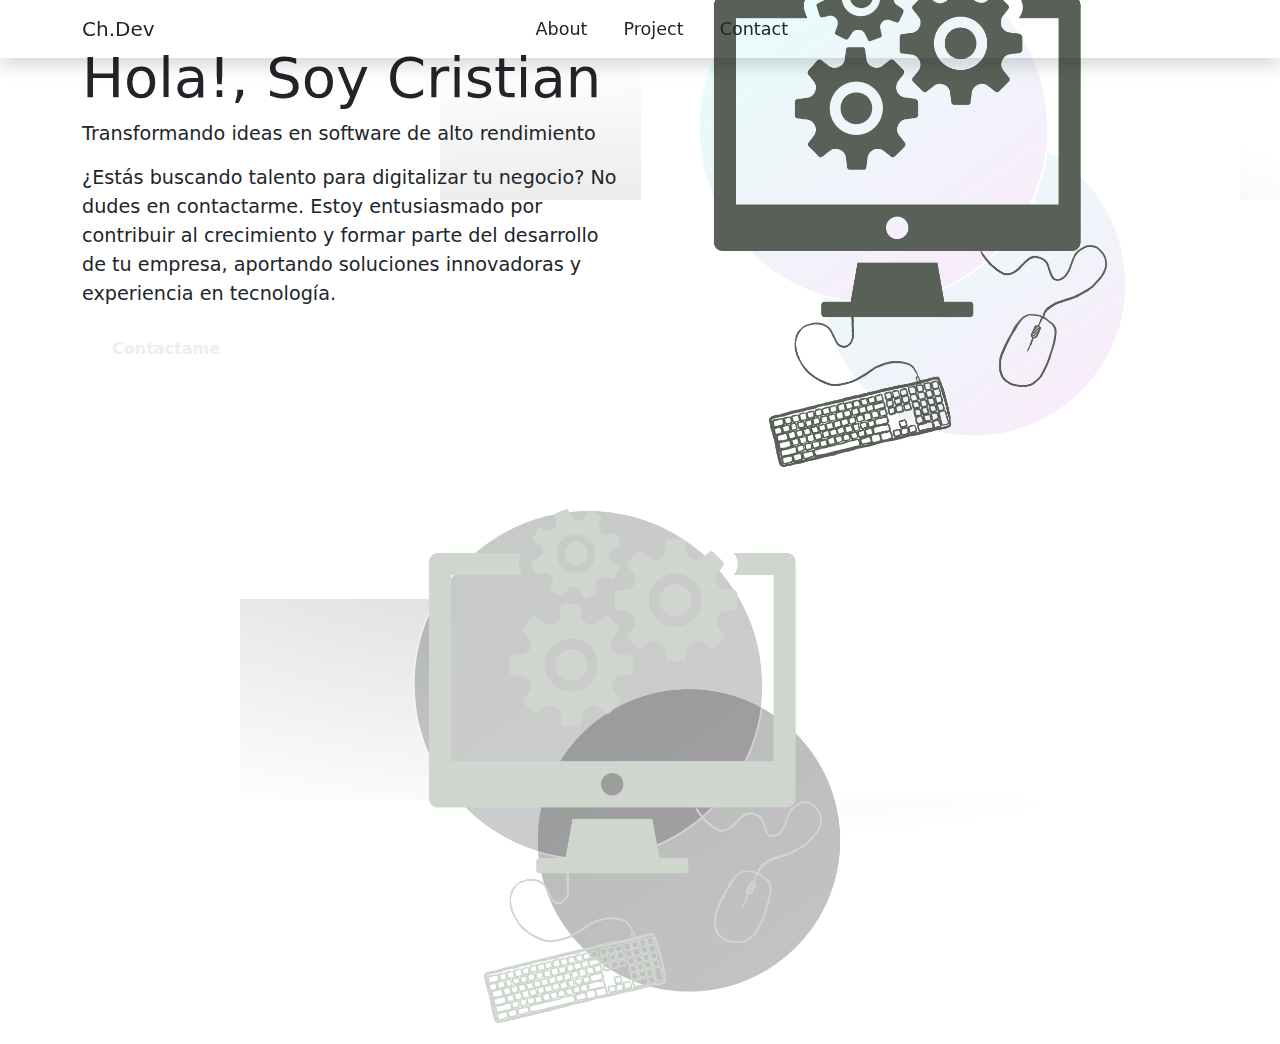
==== index.html @ 4ac64fcb "initial" ====
<!DOCTYPE html>
<html lang="en" data-theme="light">
    <head>
        <meta charset="UTF-8">
        <meta name="viewport" content="width=device-width, initial-scale=1.0">
        <!-- bootstrap style -->
        <link href="https://cdn.jsdelivr.net/npm/bootstrap@5.3.3/dist/css/bootstrap.min.css" rel="stylesheet" integrity="sha384-QWTKZyjpPEjISv5WaRU9OFeRpok6YctnYmDr5pNlyT2bRjXh0JMhjY6hW+ALEwIH" crossorigin="anonymous">
        <link rel="stylesheet" href="https://cdn.jsdelivr.net/npm/bootstrap-icons@1.11.3/font/bootstrap-icons.min.css">

        <!-- my style -->
        <link rel="stylesheet" href="/css/main.css">
        <title>ChDev</title>

        <script>

            const storageTheme = localStorage.getItem('theme');
            const systemColorSheme = window.matchMedia('(prefers-color-scheme: dark)').matches

            const newTheme = storageTheme ?? systemColorSheme;


            document.documentElement.setAttribute('data-theme', newTheme);

        </script>
    </head>
    <body>
        <!-- Nav tabs -->
    <header class="menu shadow">
        <nav class="navbar navbar-expand-lg my_menu" data-bs-theme="dark">
            <div class="container">
            <a class="navbar-brand" href="#">Ch.Dev</a>
            <div class="button_toggle">
                <i class="bi bi-list"></i>
            </div>
            <div class="collapse navbar-collapse justify-content-center" id="navbarNavAltMarkup">
                <ul class="nav" >
                    <li class="nav-item">
                    <a class="nav-link" href="#">About</a>
                    </li>
                    <li class="nav-item">
                    <a class="nav-link" href="#">Project</a>
                    </li>
                    <li class="nav-item">
                    <a class="nav-link" href="#">Contact</a>
                    </li>
                </ul>
                <div class="main_toggler_mode">
                    <input class="main_switch" type="checkbox" name="toggler_theme" id="toggler_theme">
                    <div class="main_option"></div>
                </div>
            </div>
            </div>
        </nav>
    </header>
    <main>
        <section class="section_class_header">
            <svg id="bg_header" aria-hidden="true"><defs><pattern id="1f932ae7-37de-4c0a-a8b0-a6e3b4d44b84" width="200" height="200" x="50%" y="-1" patternUnits="userSpaceOnUse"><path d="M.5 200V.5H200" fill="none"></path></pattern></defs><svg x="50%" y="-1" id="cubic_bg_header" class="overflow-visible fill-accent-300 dark:fill-primary-800 transform duration-300 ease-in"><path d="M-200 0h201v201h-201Z M600 0h201v201h-201Z M-400 600h201v201h-201Z M200 800h201v201h-201Z" stroke-width="0"></path></svg><rect width="100%" height="100%" stroke-width="0" fill="url(#1f932ae7-37de-4c0a-a8b0-a6e3b4d44b84)"></rect></svg>
            <div class="container">
                <div class="row justify-content-center">
                    <div class="col-12 col-md-6 d-flex justify-content-center flex-column">
                        <div class="row align-items-center justify-content-center">
                            <h1 class="title_header"><span class="color_text">Hola!, Soy</span> Cristian</h1>
                            <p class="text_p">Transformando ideas en software de alto rendimiento</p>
                            <p class="text_p">¿Estás buscando talento para digitalizar tu negocio? No 
                                dudes en contactarme. Estoy entusiasmado por contribuir 
                                al crecimiento y formar parte del desarrollo de tu empresa, 
                                aportando soluciones innovadoras y experiencia en tecnología.</p>
                        </div>
                        <div class=""><a href="#" class="btn btn_main">Contactame</a></div>
                    </div>
                    <div class="col-10 col-sm-8 col-md-6 h_img_light">
                        <div class="div_img">
                            <img src="/img/home.png" alt="">
                        </div>
                    </div>
                    <div class="col-10 col-sm-8 col-md-6 h_img_dark">
                        <div class="div_img">
                            <img src="/img/home-dark.png" alt="">
                        </div>
                    </div>
                </div>
            </div>
        </section>

        <!-- about section  -->
        <section>
            <div></div>
        </section>
    </main>
    <script src="https://cdn.jsdelivr.net/npm/bootstrap@5.3.3/dist/js/bootstrap.bundle.min.js" integrity="sha384-YvpcrYf0tY3lHB60NNkmXc5s9fDVZLESaAA55NDzOxhy9GkcIdslK1eN7N6jIeHz" crossorigin="anonymous"></script>
    <script src="/js/main.js"></script>
    </body>
</html>
---- css/main.css ----
/* // <uniquifier>: Use a unique and descriptive class name
// <weight>: Use a value from 100 to 1000 */

.dm-sans-<uniquifier> {
  font-family: "DM Sans", sans-serif;
  font-optical-sizing: auto;
  font-weight: <weight>;
  font-style: normal;
}

:root[data-theme="light"]{
    --color-1: rgb(243, 244, 245);
    --color-2: rgb(39 197 96);
    --color-3: rgb(198, 232, 211);

    --text-color-main: rgb(0, 0, 0);
    --text-color-second: rgb(45, 45, 45);

    --color-navbar-collapse:  rgb(212, 214, 213);

    --color-switch: rgb(193, 196, 199);
    --border-main-toggler: 1px solid var(--color-2);
    --color-active: rgb(39 197 96);
    --border-option: 2px solid #f3f4f5;

    --line-header:rgb(74 123 13);
    --cubic-header:rgba(39, 197, 97, 0.63);
    --h_img_light: block;
    --h_img_dark: none;
}

:root[data-theme="dark"]{
    --color-1: rgba(31, 41, 55, 1);
    --color-2: rgb(39 197 96);
    --color-3: rgb(49, 65, 88);


    --text-color-main: rgb(227, 227, 227);
    --text-color-second: rgb(186, 186, 186);

    
    --color-white:rgb(238, 238, 238);

    --color-navbar-collapse:  #181f2e;

    --color-switch: var(--color-2);
    --border-main-toggler: 1px solid var(--color-2);
    --color-active: var(--color-1);
    --border-option: 2px solid #f3f4f5;

    --transform-option: translateX(150%);

    --line-header:rgba(95, 252, 153, 0.712);
    --cubic-header:rgba(39, 197, 97, 0.63);

    --h_img_light: none;
    --h_img_dark: block;
}
body{
    background-color: var(--color-1);
}

/* style for menu */
.menu{
    background-color: var(--color-1);
    position: fixed;
    width: 100%;
    transition: .3s;
    top: 0;

    .button_toggle{
        color: var(--color-white);
        font-size: 35px;
        line-height: 30px;
        cursor: pointer;
        display: none;
    }
    .navbar-brand{
        color: var(--color-2);
        font-weight: 500;
    }
    .nav{
        margin-left: auto;
        .nav-item {
            .nav-link{
                font-size: 1.1rem;
                color: var(--color-white);
                border-radius: 10px;
                transition: all .3s;
                margin-left: 2px;
                margin-right: 2px;
                font-weight: 300;
            }
            .nav-link:hover{
                background-color: var(--color-3);
            }
         }
    }
}


/* style for switch Dark mode or light Mode */
.main_toggler_mode{
    width: 45px;
    height: 20px;
    background-color: var(--color-switch);
    margin: 0;
    margin-left: auto;
    padding: 2px 3px;
    border: var(--border-main-toggler);
    border-radius: 30px;
    display: grid;
    grid-template-columns: 1fr 1fr;
    position: relative;
}

.main_switch{
    position: absolute;
    width: 100%;
    height: 100%;
    z-index: 10;
    cursor: pointer;
    opacity: 0;
}

.main_option{
    width: 15px;
    height: 15px;
    background-color: var(--color-active);
    border: var(--border-option);
    border-radius: 50%;

    transition: transform .3s;
    transform: var(--transform-option, none);
}

/* section mains */
.section_class_header{
    height: 95vh;
    display: flex;
    justify-content: center;
    align-items: center;
    margin-top: 60px;
}
#bg_header{
    position: absolute;
    top: 0;
    left: 0;
    width: 100%;
    height: 100vh;
    stroke: var(--line-header);
    opacity: .2;
    z-index: -1;
    -webkit-mask-image: radial-gradient(60rem 25rem at center, #fff, transparent);
    mask-image: radial-gradient(60rem 25rem at center, #fff, transparent);
}
#cubic_bg_header{
    fill: var(--cubic-header);
}
.div_img{
    width: 100%;
}
.h_img_light{
    display: var(--h_img_light);
}
.h_img_dark{
    display: var(--h_img_dark);
}

.color_text{
    color: var(--text-color-main);
}

.title_header{
    font-size: 3.5rem;
    font-weight: 500;
    color: var(--color-2);
    /* text-align: center; */
}
.text_p{
    color: var(--text-color-second);
    font-size: 1.2rem;
    /* text-align: center; */
}

.btn_main{
    background-color: var(--color-2);
    color: rgb(238, 238, 238);
    border: none;
    /* border-radius: 30px; */
    padding: 13px 30px;
    font-weight: 700;
    transition: .3s;
}
.btn_main:hover{
    position: relative;
    transform: scale(1.1);
    background-color: var(--color-2);
    color: var(--color-white);
    opacity: .7;
}

.div_img{
    width: 100%;
    img{
        border-radius: 25px;
        width: 100%;
    };
}

.section_class{

}



 /* ----------------------------------------------------------------------- */
 /*          RESPONSIVE MOBILE                                              */
 /* ----------------------------------------------------------------------- */
@media (max-width: 992px) {
    .button_toggle{
        display: block !important;
    }

    .navbar-collapse {
        position: absolute;
        top: 57px;
        right: -100%;
        width: 300px;
        height: 106vh;
        background-color: var(--color-navbar-collapse);
        transition: all .4s;
    }

    .collapse:not(.show) {
        display: block;
    }
}

@media (max-width: 768px) {
    .title_header{
        font-size: 3rem;
    }
    .text_p{
        font-size: 1.1rem;
    }
}

@media (max-width: 576px) {
    .title_header{
        font-size: 2.5rem;
    }
    .text_p{
        font-size: .9rem;
    }
}
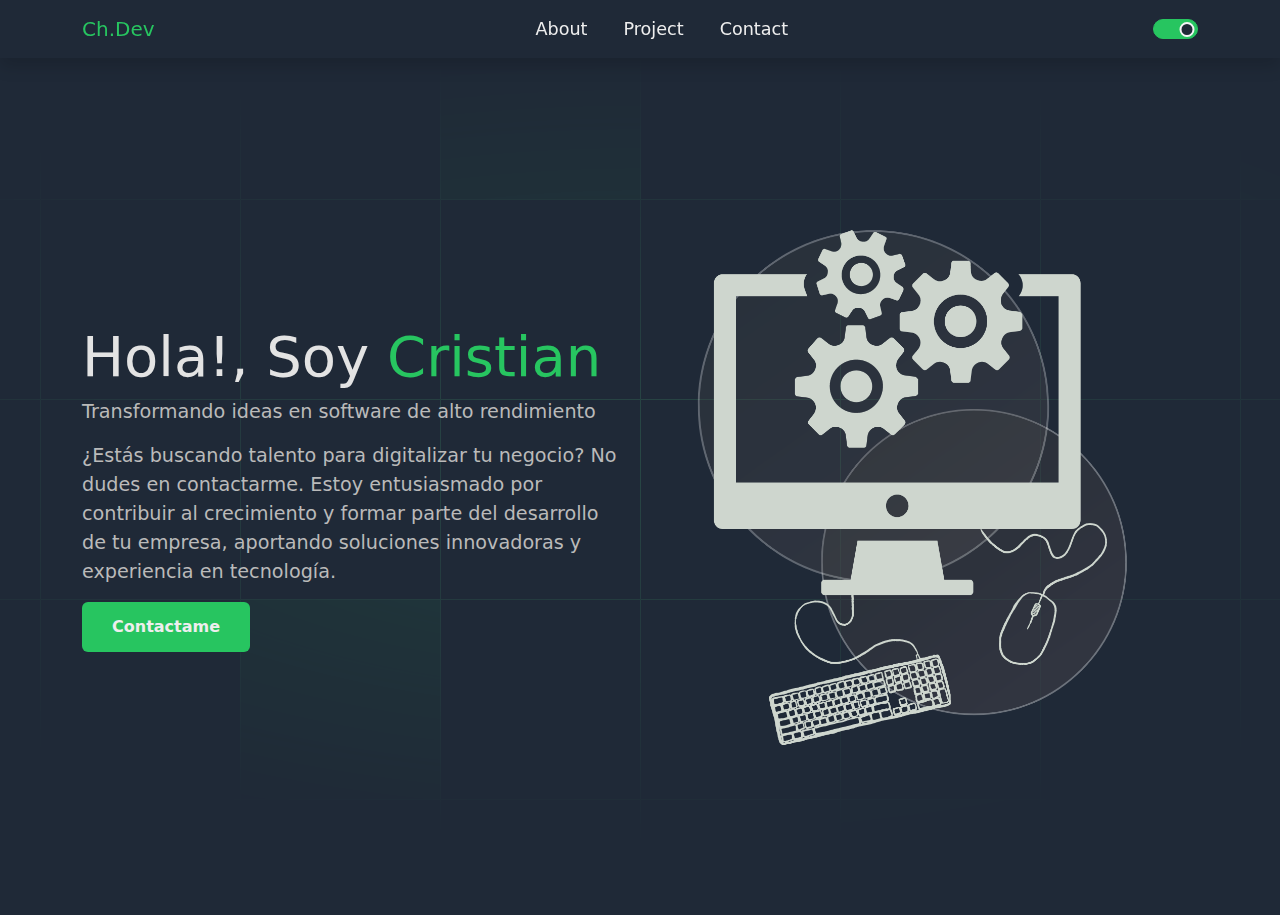
==== commit 63ef5f00: "[IMP] script theme head" ====
--- a/index.html
+++ b/index.html
@@ -8,15 +8,16 @@
         <link rel="stylesheet" href="https://cdn.jsdelivr.net/npm/bootstrap-icons@1.11.3/font/bootstrap-icons.min.css">
 
         <!-- my style -->
-        <link rel="stylesheet" href="/css/main.css">
+        <link rel="stylesheet" href="css/main.css">
         <title>ChDev</title>
 
         <script>
 
             const storageTheme = localStorage.getItem('theme');
             const systemColorSheme = window.matchMedia('(prefers-color-scheme: dark)').matches
+            const sysTemSheme =  systemColorSheme ? 'light' : 'dark';
 
-            const newTheme = storageTheme ?? systemColorSheme;
+            const newTheme = storageTheme ?? sysTemSheme;
 
 
             document.documentElement.setAttribute('data-theme', newTheme);
@@ -70,12 +71,12 @@
                     </div>
                     <div class="col-10 col-sm-8 col-md-6 h_img_light">
                         <div class="div_img">
-                            <img src="/img/home.png" alt="">
+                            <img src="img/home.png" alt="">
                         </div>
                     </div>
                     <div class="col-10 col-sm-8 col-md-6 h_img_dark">
                         <div class="div_img">
-                            <img src="/img/home-dark.png" alt="">
+                            <img src="img/home-dark.png" alt="">
                         </div>
                     </div>
                 </div>
@@ -88,6 +89,6 @@
         </section>
     </main>
     <script src="https://cdn.jsdelivr.net/npm/bootstrap@5.3.3/dist/js/bootstrap.bundle.min.js" integrity="sha384-YvpcrYf0tY3lHB60NNkmXc5s9fDVZLESaAA55NDzOxhy9GkcIdslK1eN7N6jIeHz" crossorigin="anonymous"></script>
-    <script src="/js/main.js"></script>
+    <script src="js/main.js"></script>
     </body>
 </html>--- a/css/main.css
+++ b/css/main.css
@@ -1,13 +1,3 @@
-/* // <uniquifier>: Use a unique and descriptive class name
-// <weight>: Use a value from 100 to 1000 */
-
-.dm-sans-<uniquifier> {
-  font-family: "DM Sans", sans-serif;
-  font-optical-sizing: auto;
-  font-weight: <weight>;
-  font-style: normal;
-}
-
 :root[data-theme="light"]{
     --color-1: rgb(243, 244, 245);
     --color-2: rgb(39 197 96);
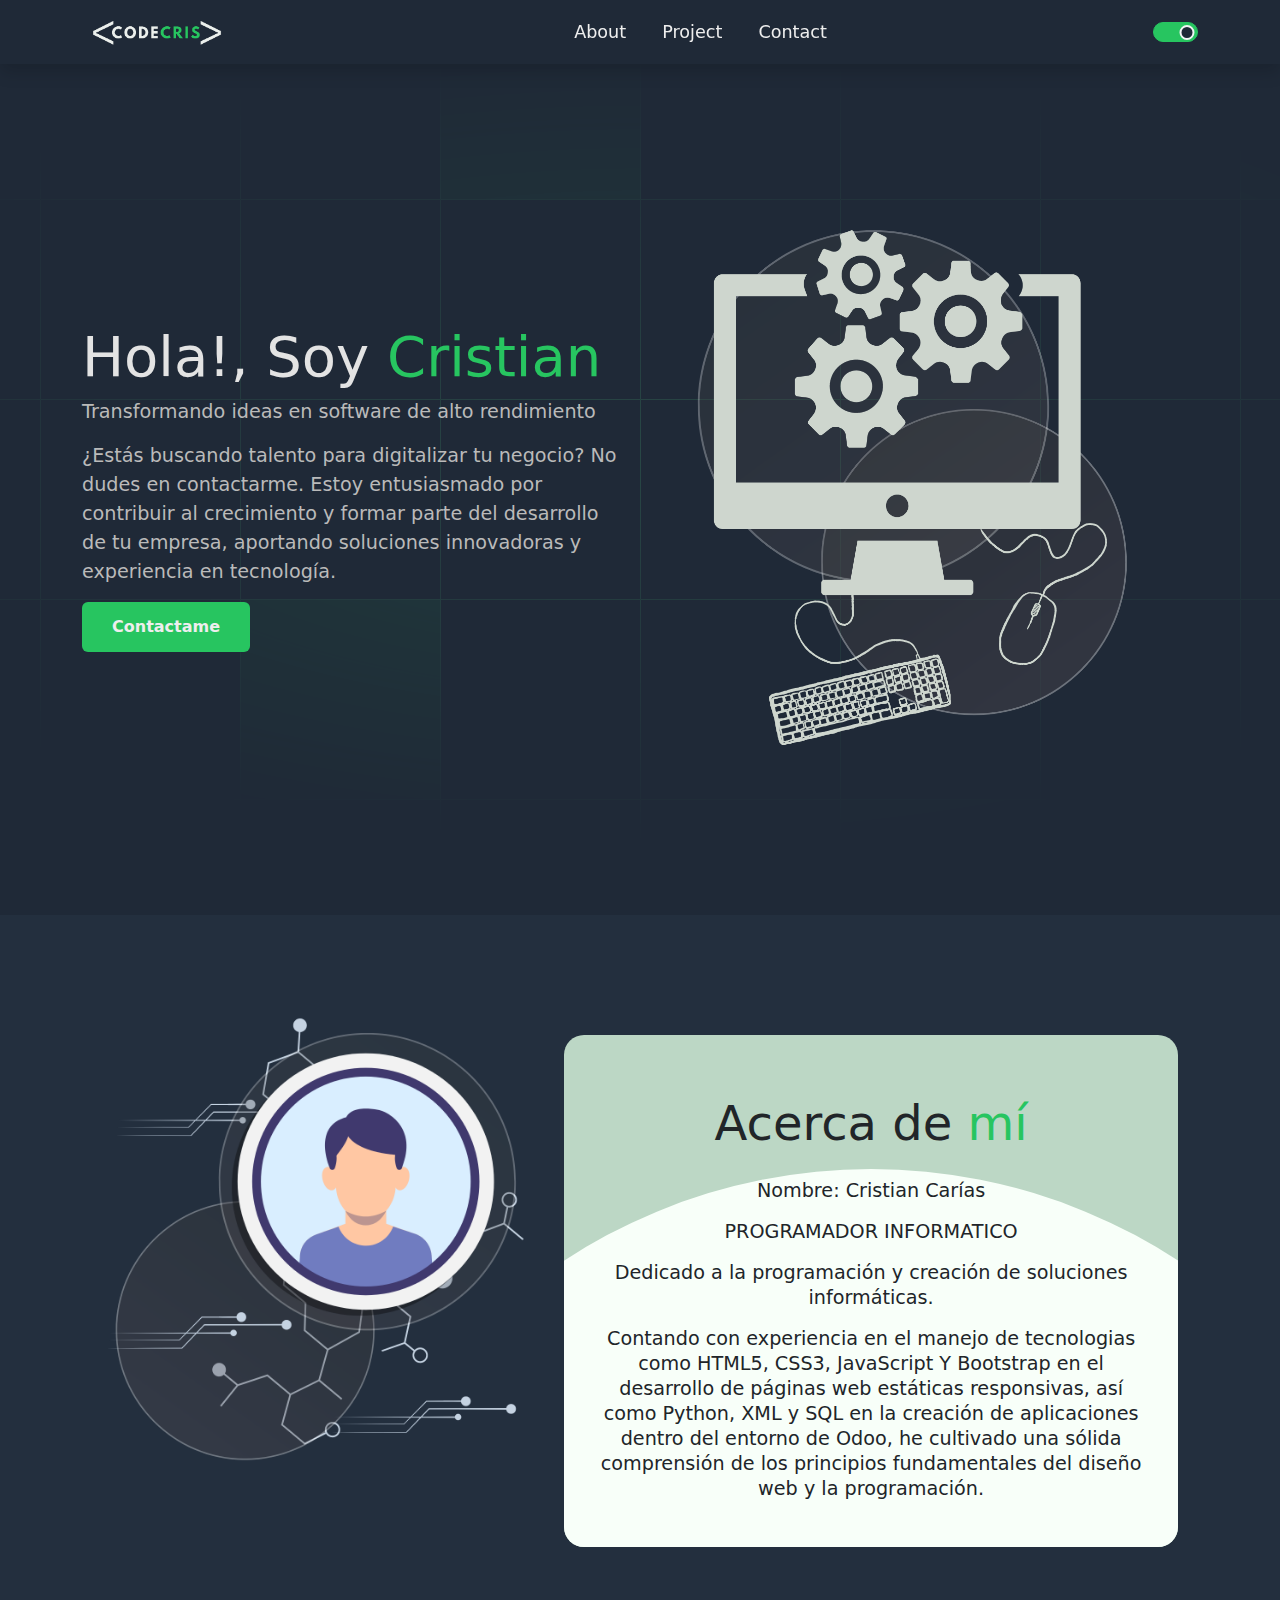
==== commit 681dcc9b: "[ADD] add section" ====
--- a/index.html
+++ b/index.html
@@ -29,7 +29,14 @@
     <header class="menu shadow">
         <nav class="navbar navbar-expand-lg my_menu" data-bs-theme="dark">
             <div class="container">
-            <a class="navbar-brand" href="#">Ch.Dev</a>
+            <a class="navbar-brand" href="#"> 
+                <div class="img_logo h_img_light">
+                    <img src="img/logo.png" alt="Software Developer">
+                </div>
+                <div class="img_logo h_img_dark">
+                    <img src="img/logo_dark.png" alt="Software Developer">
+                </div>
+            </a>
             <div class="button_toggle">
                 <i class="bi bi-list"></i>
             </div>
@@ -84,9 +91,61 @@
         </section>
 
         <!-- about section  -->
-        <section>
-            <div></div>
+        <section class="section_class bg_gray">
+            <div class="container">
+                <div class="containt_about">
+                        <!-- <div class="bg_box_about_img">
+                            
+                        </div> -->
+                        <div class="div_img h_img_light">
+                            <img src="img/about_licht.png" alt="">
+                        </div>
+                        <div class="div_img h_img_dark">
+                            <img src="img/about.png" alt="">
+                        </div>
+                        <div class="bg_box_about_text">
+                            <h2>Acerca de <span>mí</span></h2>
+                            <p><span>Nombre:</span> Cristian Carías</p>
+                            <p>PROGRAMADOR INFORMATICO</p>
+                            <p>
+                                Dedicado a la programación y creación de soluciones informáticas. 
+                            </p>
+                            <p>
+                                Contando con experiencia en el manejo de tecnologias como HTML5, CSS3, JavaScript Y Bootstrap
+                                 en el desarrollo de páginas web estáticas responsivas,
+                                 así como Python, XML y SQL en la creación de aplicaciones dentro del entorno de Odoo, he cultivado una 
+                                 sólida comprensión de los principios fundamentales del diseño web y la programación.
+                            </p>
+                        </div>
+                </div>
+            </div>
         </section>
+
+        <!-- experience -->
+        <!-- <section class="section_class">
+            <div>
+                <div class="col-md-6 wow fadeInRight" data-wow-delay="200ms">
+                    <h2 class="">Experience</h2>
+                    <ul class="timeline mt-4 pr-md-5">
+                      <li>
+                        <div class="title">2023 - 2024</div>
+                        <div class="details">
+                          <h5>Odoo Developer</h5>
+                          <small class="fg-theme">Grupo Treming</small>
+                          <p>- Mobile Application Developer</p>
+                          <p>   (Jetpack Compose - Kotlin Multiplatfrom)</p>
+                          <p>- Managed Backend Implementation</p>
+                          <p>   (Firebase)</p>
+                          <p>- Odoo Development</p>
+                          <p>- Support for Custom Proprietary and Third Party    Modules</p>
+                          <p>- Odoo Server Administration and Deployment</p>
+                          <p>- IT Support for Internal and External Users.</p>
+                        </div>
+                      </li>
+                    </ul>
+                  </div>
+            </div>
+        </section> -->
     </main>
     <script src="https://cdn.jsdelivr.net/npm/bootstrap@5.3.3/dist/js/bootstrap.bundle.min.js" integrity="sha384-YvpcrYf0tY3lHB60NNkmXc5s9fDVZLESaAA55NDzOxhy9GkcIdslK1eN7N6jIeHz" crossorigin="anonymous"></script>
     <script src="js/main.js"></script>
--- a/css/main.css
+++ b/css/main.css
@@ -2,6 +2,9 @@
     --color-1: rgb(243, 244, 245);
     --color-2: rgb(39 197 96);
     --color-3: rgb(198, 232, 211);
+    --color-4:rgb(232, 232, 232);
+    --color-5: #fefefe;
+    --color-clipy-path: #e5ffe9;
 
     --text-color-main: rgb(0, 0, 0);
     --text-color-second: rgb(45, 45, 45);
@@ -17,12 +20,17 @@
     --cubic-header:rgba(39, 197, 97, 0.63);
     --h_img_light: block;
     --h_img_dark: none;
+
+    --gradien: linear-gradient(90deg, rgb(217, 245, 153) 0%, rgba(17,168,50,1) 100%);
 }
 
 :root[data-theme="dark"]{
     --color-1: rgba(31, 41, 55, 1);
     --color-2: rgb(39 197 96);
     --color-3: rgb(49, 65, 88);
+    --color-4:rgb(35, 47, 62);
+    --color-5: #bcd7c5;
+    --color-clipy-path: #f8fff9;
 
 
     --text-color-main: rgb(227, 227, 227);
@@ -45,6 +53,7 @@
 
     --h_img_light: none;
     --h_img_dark: block;
+    --gradien: linear-gradient(45deg, rgba(4,1,60,1) 0%, rgba(3,130,73,1) 35%, rgba(0,126,152,1) 100%);
 }
 body{
     background-color: var(--color-1);
@@ -68,6 +77,13 @@
     .navbar-brand{
         color: var(--color-2);
         font-weight: 500;
+        .img_logo{
+            width: 150px;
+
+            img{
+                width: 100%;
+            }
+        }
     }
     .nav{
         margin-left: auto;
@@ -199,8 +215,65 @@
 }
 
 .section_class{
-
-}
+    padding: 100px 0;
+    display: flex;
+    justify-content: center;
+    align-items: center;
+}
+
+.bg_gray{
+    background-color: var(--color-4);
+}
+
+.containt_about{
+    display: flex;
+    /* background: var(--gradien); */
+    border-radius: 30px;
+}
+
+.bg_box_about_text{
+    position: relative;
+    background-color: var(--color-5);
+    margin: 20px;
+    border-radius: 20px;
+    padding: 30px;
+    flex: 0 0 55%;
+    overflow: hidden;
+
+    h2{
+        font-size: 3rem;
+        text-align: center;
+        margin-top: 30px;
+        margin-bottom: 25px;
+        position: relative;
+        z-index: 1;
+
+        span{
+            color: var(--color-2);
+        }
+    }
+    p{
+        text-align: center;
+        font-size: 1.2rem;
+        margin-top: 0;
+        padding-top: 0;
+        line-height: 25px;
+        position: relative;
+        z-index: 1;
+    }
+}
+.bg_box_about_text::after{
+    content: "";
+    position: absolute;
+    width: 100%;
+    height: 100%;
+    background-color: var(--color-clipy-path);
+    top: 94px;
+    left: 0;
+    z-index: 0;
+    clip-path: circle(560px at 50% 600px);
+}
+
 
 
 
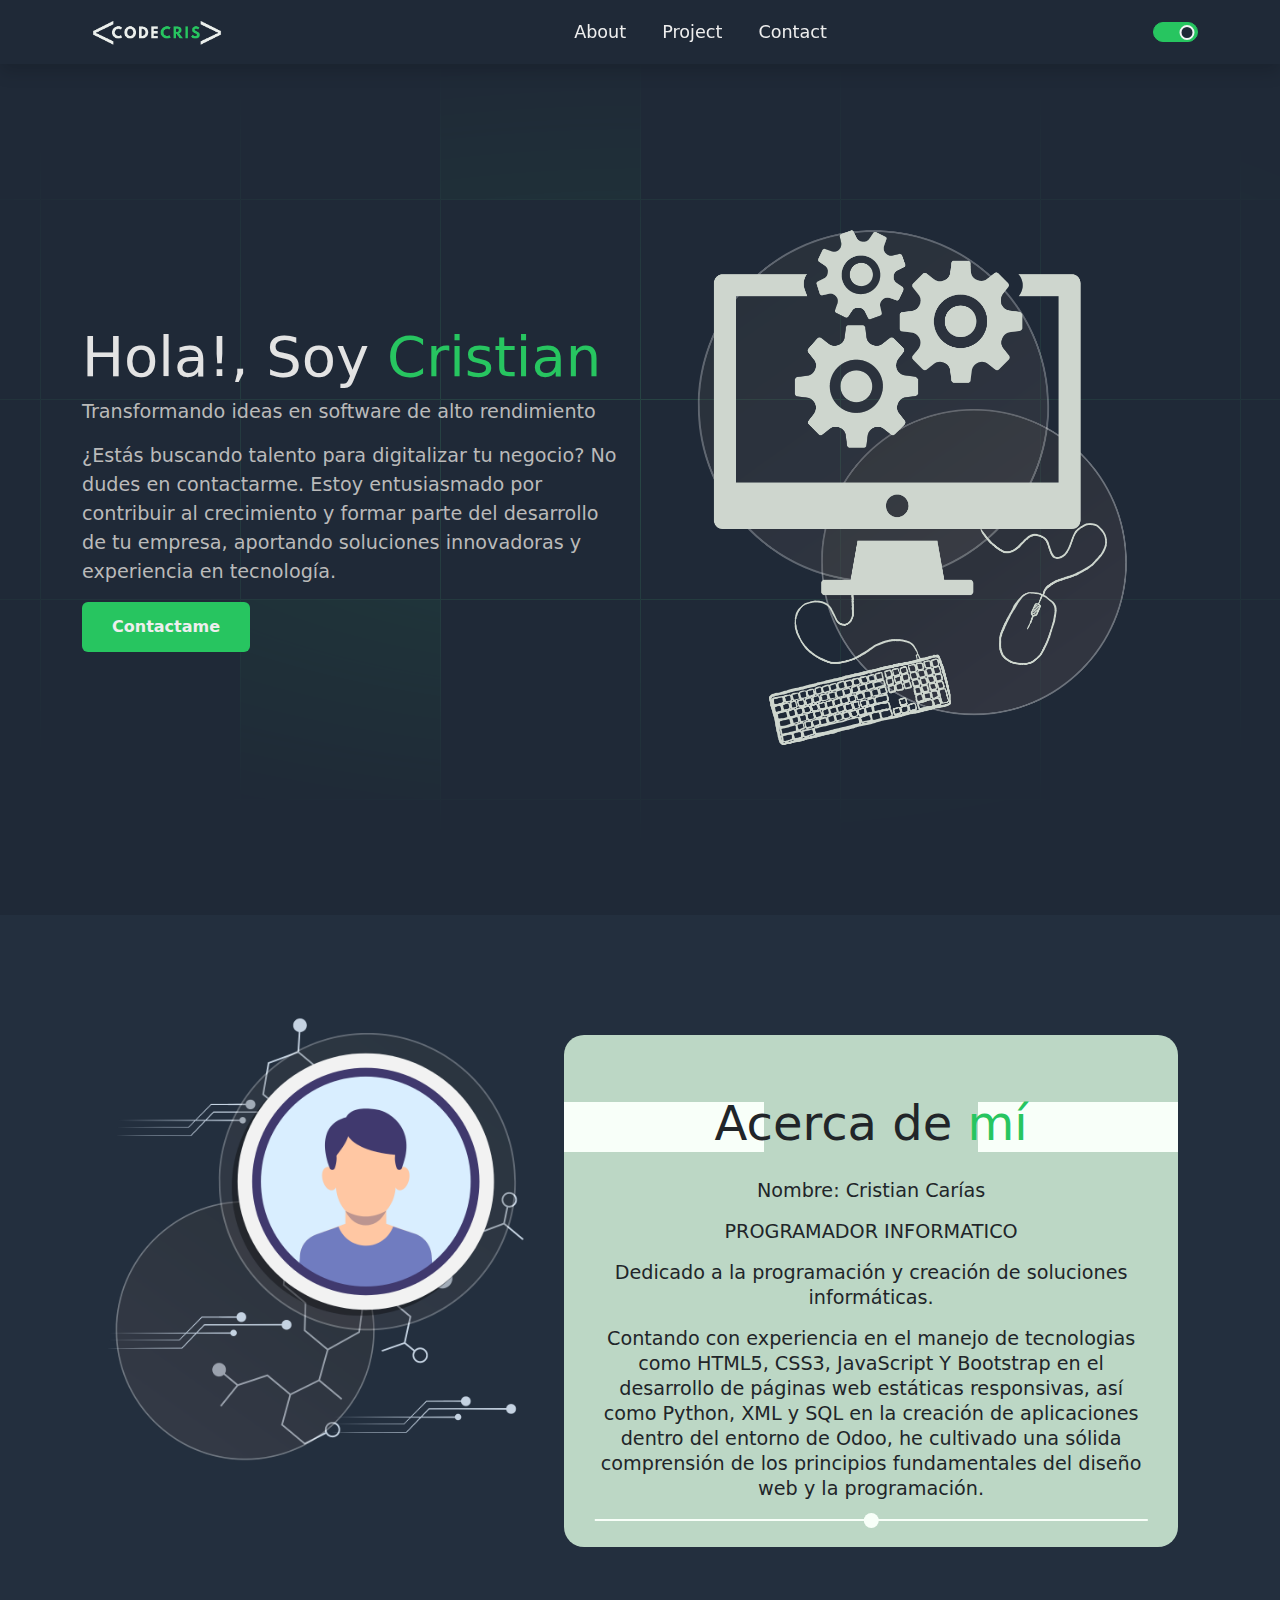
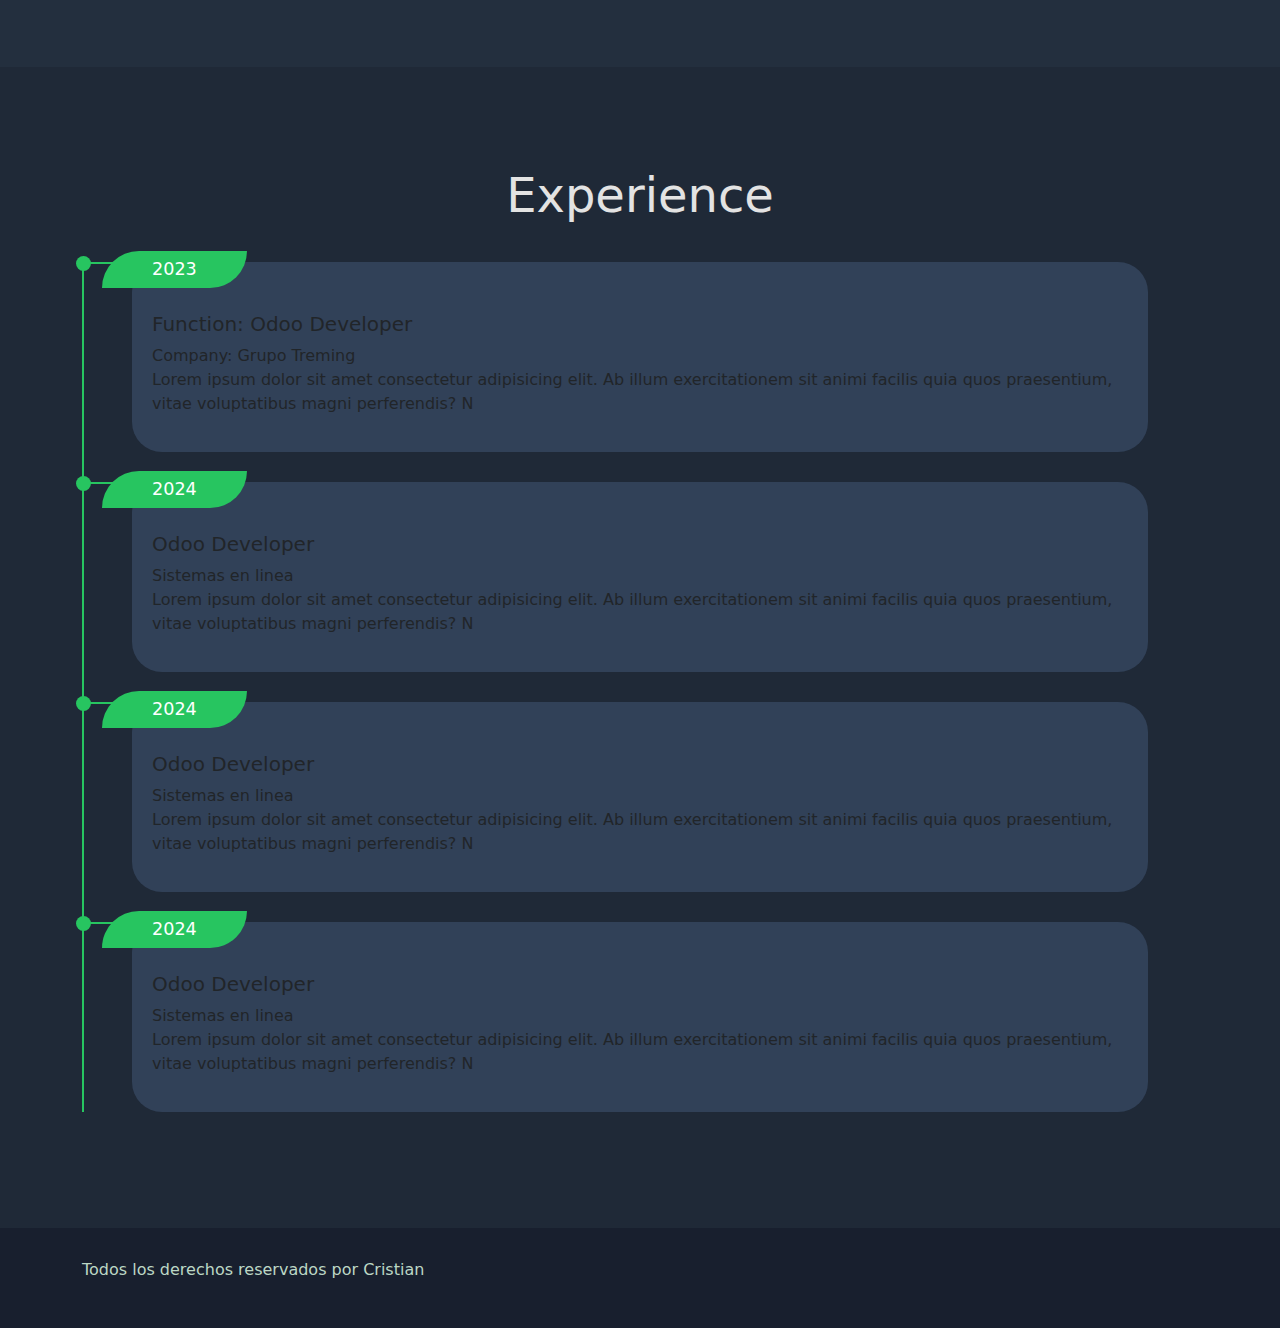
==== commit 818c613c: "[IMP]: add section of experience" ====
--- a/index.html
+++ b/index.html
@@ -116,37 +116,80 @@
                                  así como Python, XML y SQL en la creación de aplicaciones dentro del entorno de Odoo, he cultivado una 
                                  sólida comprensión de los principios fundamentales del diseño web y la programación.
                             </p>
+                            <div class="line">
+                                <div class="circle"></div>
+                            </div>
                         </div>
                 </div>
             </div>
         </section>
 
         <!-- experience -->
-        <!-- <section class="section_class">
-            <div>
-                <div class="col-md-6 wow fadeInRight" data-wow-delay="200ms">
-                    <h2 class="">Experience</h2>
-                    <ul class="timeline mt-4 pr-md-5">
-                      <li>
-                        <div class="title">2023 - 2024</div>
-                        <div class="details">
-                          <h5>Odoo Developer</h5>
-                          <small class="fg-theme">Grupo Treming</small>
-                          <p>- Mobile Application Developer</p>
-                          <p>   (Jetpack Compose - Kotlin Multiplatfrom)</p>
-                          <p>- Managed Backend Implementation</p>
-                          <p>   (Firebase)</p>
-                          <p>- Odoo Development</p>
-                          <p>- Support for Custom Proprietary and Third Party    Modules</p>
-                          <p>- Odoo Server Administration and Deployment</p>
-                          <p>- IT Support for Internal and External Users.</p>
-                        </div>
-                      </li>
+        <section class="section_class">
+            <div class="container">
+                <div class="row justify-content-center">
+                    <h2 class="subtitle">
+                        Experience
+                    </h2>
+                </div>
+                <div class="container-exp">
+                    <ul class="list-exp">
+                        <li class="item-exp">
+                            <span>2023</span>
+                            <div class="content-exp">
+                                <h5>Function: Odoo Developer</h5>
+                                <span>Company: Grupo Treming</span>
+                                <p>Lorem ipsum dolor sit amet consectetur 
+                                    adipisicing elit. Ab illum exercitationem 
+                                    sit animi facilis quia quos praesentium, vitae 
+                                    voluptatibus magni perferendis? N</p>
+                            </div>
+                        </li>
+                        <li class="item-exp">
+                            <span>2024</span>
+                            <div class="content-exp">
+                                <h5>Odoo Developer</h5>
+                                <span>Sistemas en linea</span>
+                                <p>Lorem ipsum dolor sit amet consectetur 
+                                    adipisicing elit. Ab illum exercitationem 
+                                    sit animi facilis quia quos praesentium, vitae 
+                                    voluptatibus magni perferendis? N</p>
+                            </div>
+                        </li>
+                        <li class="item-exp">
+                            <span>2024</span>
+                            <div class="content-exp">
+                                <h5>Odoo Developer</h5>
+                                <span>Sistemas en linea</span>
+                                <p>Lorem ipsum dolor sit amet consectetur 
+                                    adipisicing elit. Ab illum exercitationem 
+                                    sit animi facilis quia quos praesentium, vitae 
+                                    voluptatibus magni perferendis? N</p>
+                            </div>
+                        </li>
+                        <li class="item-exp">
+                            <span>2024</span>
+                            <div class="content-exp">
+                                <h5>Odoo Developer</h5>
+                                <span>Sistemas en linea</span>
+                                <p>Lorem ipsum dolor sit amet consectetur 
+                                    adipisicing elit. Ab illum exercitationem 
+                                    sit animi facilis quia quos praesentium, vitae 
+                                    voluptatibus magni perferendis? N</p>
+                            </div>
+                        </li>
                     </ul>
-                  </div>
+                </div>
             </div>
-        </section> -->
+        </section>
     </main>
+    <footer>
+        <div class="container">
+            <p>Todos los derechos reservados por Cristian</p>
+        </div>
+    </footer>
+
+
     <script src="https://cdn.jsdelivr.net/npm/bootstrap@5.3.3/dist/js/bootstrap.bundle.min.js" integrity="sha384-YvpcrYf0tY3lHB60NNkmXc5s9fDVZLESaAA55NDzOxhy9GkcIdslK1eN7N6jIeHz" crossorigin="anonymous"></script>
     <script src="js/main.js"></script>
     </body>
--- a/css/main.css
+++ b/css/main.css
@@ -1,7 +1,7 @@
 :root[data-theme="light"]{
     --color-1: rgb(243, 244, 245);
     --color-2: rgb(39 197 96);
-    --color-3: rgb(198, 232, 211);
+    --color-3: rgb(218 229 222);
     --color-4:rgb(232, 232, 232);
     --color-5: #fefefe;
     --color-clipy-path: #e5ffe9;
@@ -66,6 +66,7 @@
     width: 100%;
     transition: .3s;
     top: 0;
+    z-index: 100;
 
     .button_toggle{
         color: var(--color-white);
@@ -195,7 +196,7 @@
     border: none;
     /* border-radius: 30px; */
     padding: 13px 30px;
-    font-weight: 700;
+    font-weight: 600;
     transition: .3s;
 }
 .btn_main:hover{
@@ -233,6 +234,7 @@
 
 .bg_box_about_text{
     position: relative;
+    z-index: 90;
     background-color: var(--color-5);
     margin: 20px;
     border-radius: 20px;
@@ -261,19 +263,120 @@
         position: relative;
         z-index: 1;
     }
+    .line{
+        position: absolute;
+        left: 50%;
+        transform: translateX(-50%);
+        bottom: 5%;
+        width: 90%;
+        height: 2px;
+        background-color: var(--color-clipy-path);
+        display: flex;
+        justify-content: center;
+        align-items: center;
+
+        .circle{
+            width: 15px;
+            height: 15px;
+            background-color: var(--color-clipy-path);
+            border-radius: 50%;
+        }    
+    }
 }
 .bg_box_about_text::after{
     content: "";
     position: absolute;
-    width: 100%;
-    height: 100%;
+    width: 200px;
+    height: 50px;
     background-color: var(--color-clipy-path);
-    top: 94px;
+    top: 67px;
     left: 0;
     z-index: 0;
-    clip-path: circle(560px at 50% 600px);
-}
-
+    /* clip-path: circle(560px at 50% 600px); */
+}
+
+.bg_box_about_text::before{
+    content: "";
+    position: absolute;
+    width: 200px;
+    height: 50px;
+    background-color: var(--color-clipy-path);
+    top: 67px;
+    right: 0;
+    z-index: 0;
+    /* clip-path: circle(560px at 50% 600px); */
+}
+
+/* experience section*/
+.subtitle{
+    font-size: 3rem;
+    color: var(--text-color-main);
+    text-align: center;
+}
+
+.list-exp{
+    list-style: none;
+    position: relative;
+    padding: 0;
+}
+
+.item-exp{
+    padding: 0 50px;
+    position: relative;
+    span:nth-child(1){
+        display: inline-block;
+        background-color: var(--color-2);
+        padding: 5px 50px;
+        font-size: 1.1rem;
+        color: #fff;
+        border-radius: 112px 0px;
+        position: absolute;
+        left: 20px;
+        top: -11px;
+    }
+    .content-exp{
+        background-color: var(--color-3);
+        padding: 20px;
+        padding-top: 50px;
+        margin-top: 30px;
+        border-radius: 30px;
+    }
+}
+.list-exp::after{
+    position: absolute;
+    content: '';
+    top: 0;
+    left: 0;
+    width: 2px;
+    height: 100%;
+    background-color: var(--color-2);
+}
+.item-exp::after{
+    position: absolute;
+    content: '';
+    top: -6px;
+    left: -6px;
+    width: 15px;
+    height: 15px;
+    border-radius: 50%;
+    background-color: var(--color-2);
+}
+.item-exp::before{
+    position: absolute;
+    content: '';
+    top: 0;
+    left: 0;
+    width: 50px;
+    height: 2px;
+    background-color: var(--color-2);
+}
+
+/* footer */
+footer{
+    padding: 30px 0;
+    background-color: #181f2e;
+    color: var(--color-5);
+}
 
 
 
@@ -287,7 +390,7 @@
 
     .navbar-collapse {
         position: absolute;
-        top: 57px;
+        top: 63px;
         right: -100%;
         width: 300px;
         height: 106vh;
@@ -298,6 +401,25 @@
     .collapse:not(.show) {
         display: block;
     }
+
+    /* style for menu */
+    .menu{
+        .nav{
+            padding: 20px;
+            flex-direction: column;
+        }
+    }
+    .main_toggler_mode {
+        margin-right: 20px;
+    }
+    .nav-item {
+        margin-bottom: 20px;
+    }
+
+    .containt_about {
+        flex-direction: column;
+    }
+
 }
 
 @media (max-width: 768px) {
